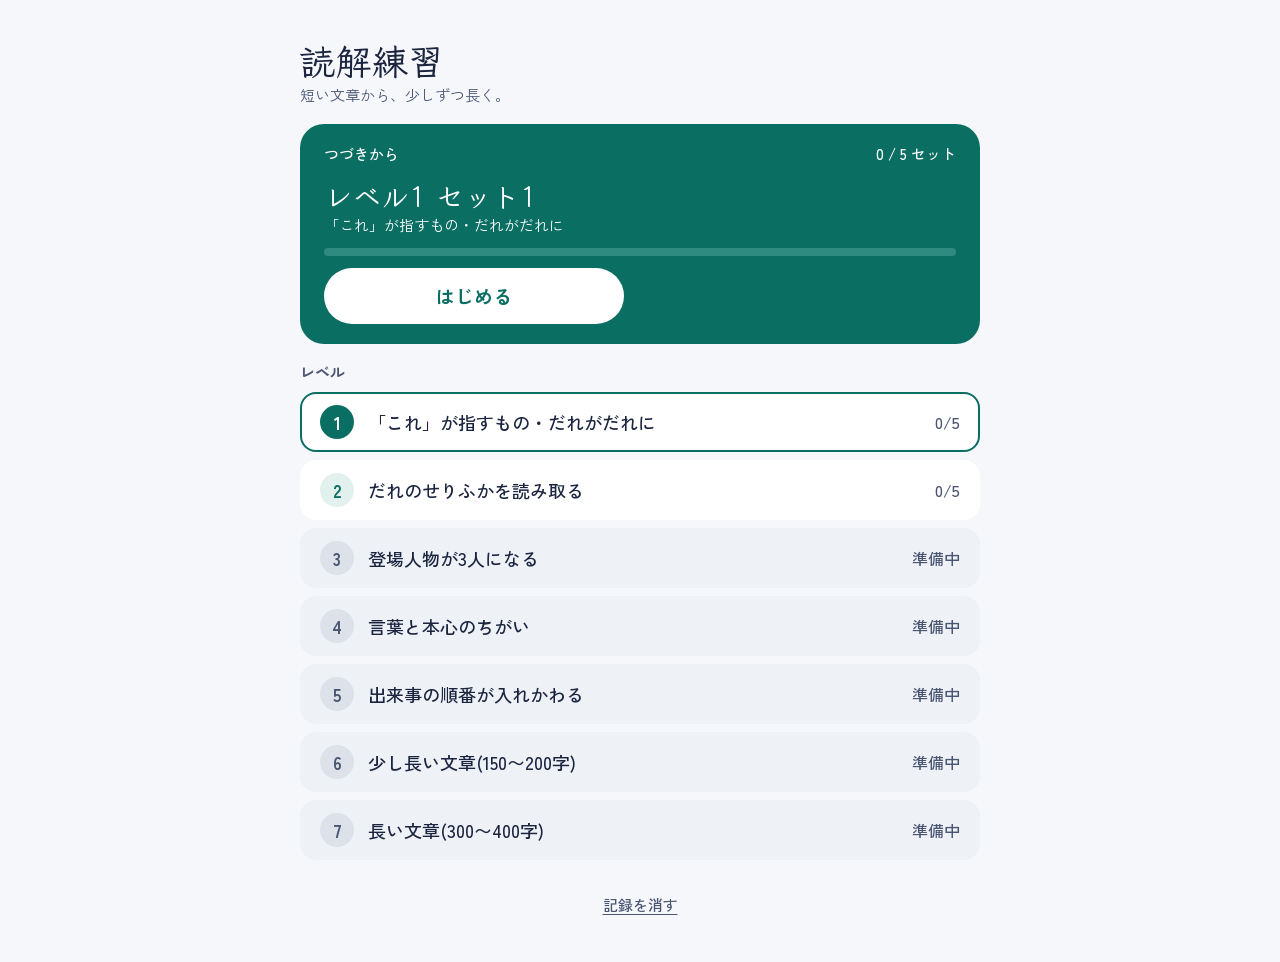
==== index.html @ fe709773 "読解練習アプリ 初版 短い文章を読んで「だれが・だれに・何を・何のために」を言葉で答える練習アプリ。 素の HTML / CSS / JavaScript。問題は data/questions.jso" ====
<!doctype html>
<html lang="ja">
<head>
<meta charset="utf-8">
<meta name="viewport" content="width=device-width, initial-scale=1, viewport-fit=cover">
<title>読解練習</title>
<meta name="description" content="短い文章を読んで、だれが・だれに・何を・何のためにを言葉で答える練習アプリ。">
<meta name="color-scheme" content="light">
<link rel="preconnect" href="https://fonts.googleapis.com">
<link rel="preconnect" href="https://fonts.gstatic.com" crossorigin>
<link rel="stylesheet" href="https://fonts.googleapis.com/css2?family=Klee+One:wght@400;600&family=Zen+Kaku+Gothic+New:wght@400;500;700&display=swap">
<link rel="stylesheet" href="css/style.css">
</head>
<body>

<!-- 読み込み中・読み込み失敗 -->
<div id="boot" class="boot">
  <p class="boot__msg" id="bootMsg">問題を読み込んでいます…</p>
  <button type="button" class="btn btn--main boot__retry" id="bootRetry" hidden>もう一度ためす</button>
</div>

<!-- ============ ホーム ============ -->
<main id="viewHome" class="view" hidden>
  <div class="wrap wrap--home">

    <header class="home__head">
      <h1 class="home__title">読解練習</h1>
      <p class="home__sub">短い文章から、少しずつ長く。</p>
    </header>

    <!-- つづきから -->
    <section class="resume" id="resume" hidden>
      <div class="resume__top">
        <span class="resume__label" id="resumeLabel">つづきから</span>
        <span class="resume__count" id="resumeCount"></span>
      </div>
      <div>
        <div class="resume__set" id="resumeSet"></div>
        <div class="resume__theme" id="resumeTheme"></div>
      </div>
      <div class="resume__bar" aria-hidden="true"><div class="resume__barFill" id="resumeBar"></div></div>
      <button type="button" class="btn resume__btn" id="resumeBtn">はじめる</button>
    </section>

    <!-- 全部終わったとき -->
    <section class="allDone" id="allDone" hidden>
      <p class="allDone__msg">今ある問題は、全部おわりました。</p>
      <p class="allDone__sub">下のレベルから、もう一度えらべます。</p>
    </section>

    <!-- レベル一覧 -->
    <section class="levels">
      <h2 class="levels__head">レベル</h2>
      <div class="levels__list" id="levelList"></div>
    </section>

    <!-- 記録を消す -->
    <section class="reset">
      <button type="button" class="reset__open" id="resetOpen">記録を消す</button>
      <div class="reset__panel" id="resetPanel" hidden role="group" aria-label="記録を消す確認">
        <p class="reset__ask">書いた答えと丸つけを、全部消します。もどせません。</p>
        <div class="reset__row">
          <button type="button" class="btn btn--danger" id="resetYes">消す</button>
          <button type="button" class="btn btn--quiet" id="resetNo">やめる</button>
        </div>
      </div>
      <p class="reset__done" id="resetDone" hidden role="status">記録を消しました。</p>
    </section>

    <p class="saveWarn" id="saveWarn" hidden role="status">この端末では記録を保存できません。アプリを閉じると、書いた答えは消えます。</p>

  </div>
</main>

<!-- ============ 問題 ============ -->
<main id="viewQuestion" class="view" hidden>
  <div class="wrap">

    <div class="bar">
      <div class="bar__row">
        <button type="button" class="iconBtn" id="qBack" aria-label="ホームへもどる">
          <svg width="24" height="24" viewBox="0 0 24 24" fill="none" stroke="currentColor" stroke-width="2" stroke-linecap="round" stroke-linejoin="round" aria-hidden="true"><path d="M15 5l-7 7 7 7"/></svg>
        </button>
        <div class="bar__title" id="qSetName"></div>
        <div class="bar__pos" id="qPos"></div>
      </div>
      <div class="steps" id="qSteps" aria-hidden="true"></div>
      <p class="retryNote" id="qRetryNote" hidden>やり直し中</p>
    </div>

    <div class="cols">
      <div class="cols__a">
        <section class="card">
          <div class="card__label">文章</div>
          <p class="passage" id="qPassage"></p>
        </section>
      </div>

      <div class="cols__b">
        <section class="ask">
          <div class="ask__row">
            <span class="chip" id="qNo"></span>
            <span class="ask__kind" id="qKind"></span>
          </div>
          <h1 class="ask__text" id="qText"></h1>
        </section>

        <section class="field">
          <label class="field__label" for="answerBox">あなたの答え</label>
          <textarea id="answerBox" class="field__box" placeholder="ここに言葉で答えを書こう" rows="3" autocomplete="off" autocapitalize="off" spellcheck="false"></textarea>
        </section>

        <div class="acts">
          <button type="button" class="btn btn--main" id="qDone">
            <svg width="20" height="20" viewBox="0 0 24 24" fill="none" stroke="currentColor" stroke-width="3" stroke-linecap="round" stroke-linejoin="round" aria-hidden="true"><path d="M5 12.5l4.5 4.5L19 7.5"/></svg>
            答えた
          </button>
          <p class="hint" id="qHint" hidden role="alert">まず答えを書いてみよう。わからなければ、下の「解説を読む」へ。</p>
          <button type="button" class="linkBtn" id="qSkip">わからなければ解説を読む</button>
        </div>
      </div>
    </div>

  </div>
</main>

<!-- ============ 解説 ============ -->
<main id="viewCheck" class="view" hidden>
  <div class="wrap">

    <div class="bar">
      <div class="bar__row">
        <button type="button" class="iconBtn" id="cBack" aria-label="問題へもどる">
          <svg width="24" height="24" viewBox="0 0 24 24" fill="none" stroke="currentColor" stroke-width="2" stroke-linecap="round" stroke-linejoin="round" aria-hidden="true"><path d="M15 5l-7 7 7 7"/></svg>
        </button>
        <div class="bar__title">解説</div>
        <div class="bar__pos" id="cPos"></div>
      </div>
      <div class="steps" id="cSteps" aria-hidden="true"></div>
    </div>

    <h1 class="ask__text ask__text--check" id="cQuestion"></h1>

    <section class="mine">
      <div class="mine__label">あなたの答え</div>
      <div class="mine__text" id="cMine"></div>
    </section>

    <section class="kaisetsu">
      <div class="kaisetsu__label">解説</div>
      <p class="passage" id="cPassage"></p>
      <p class="openNote" id="cOpenNote" hidden>この問題は、文章に答えがそのまま書かれていません。考え方が合っていれば正解です。</p>
      <ol class="stepsList" id="cSteps2"></ol>
    </section>

    <section class="sample">
      <div class="sample__label">答えの例</div>
      <div class="sample__text" id="cSample"></div>
    </section>

    <section class="marking">
      <div class="marking__label" id="markLabel">自分で丸つけ</div>
      <div class="marking__row" role="radiogroup" aria-labelledby="markLabel">
        <button type="button" class="mk mk--o" data-mark="o" role="radio" aria-checked="false">
          <svg width="22" height="22" viewBox="0 0 24 24" fill="none" stroke="currentColor" stroke-width="2.5" aria-hidden="true"><circle cx="12" cy="12" r="8.5"/></svg>
          <span>できた</span>
        </button>
        <button type="button" class="mk mk--t" data-mark="t" role="radio" aria-checked="false">
          <svg width="22" height="22" viewBox="0 0 24 24" fill="none" stroke="currentColor" stroke-width="2.5" stroke-linejoin="round" aria-hidden="true"><path d="M12 4.5l8.5 15h-17z"/></svg>
          <span>おしい</span>
        </button>
        <button type="button" class="mk mk--x" data-mark="x" role="radio" aria-checked="false">
          <svg width="22" height="22" viewBox="0 0 24 24" fill="none" stroke="currentColor" stroke-width="2.5" stroke-linecap="round" aria-hidden="true"><path d="M6 6l12 12M18 6L6 18"/></svg>
          <span>もう一度</span>
        </button>
      </div>
    </section>

    <div class="acts acts--end">
      <button type="button" class="btn btn--main" id="cNext">次の問題へ</button>
      <p class="hint" id="cHint" hidden role="alert">丸つけをえらぶと進めます。</p>
    </div>

  </div>
</main>

<!-- ============ セット完了 ============ -->
<main id="viewResult" class="view" hidden>
  <div class="wrap wrap--result">

    <header class="res__head">
      <div class="res__set" id="rSetName"></div>
      <h1 class="res__title" id="rTitle">5問、おわり。</h1>
    </header>

    <div class="tally">
      <div class="tally__box tally__box--o"><div class="tally__n" id="rO">0</div><div class="tally__k">できた</div></div>
      <div class="tally__box tally__box--t"><div class="tally__n" id="rT">0</div><div class="tally__k">おしい</div></div>
      <div class="tally__box tally__box--x"><div class="tally__n" id="rX">0</div><div class="tally__k">もう一度</div></div>
    </div>

    <div class="list" id="rList"></div>

    <p class="res__word" id="rWord"></p>

    <div class="res__spacer"></div>

    <div class="res__acts">
      <button type="button" class="btn btn--main" id="rNextSet">次のセットへ</button>
      <button type="button" class="btn btn--line" id="rRetry" hidden></button>
      <button type="button" class="btn btn--quiet" id="rHome">ホームへもどる</button>
    </div>

  </div>
</main>

<script src="js/app.js"></script>
</body>
</html>
---- css/style.css ----
@charset "utf-8";

/* ===========================================================
   読解練習 — スタイル
   色・大きさは SPEC.md 5章の表に合わせている。
   可変の値は :root の変数にまとめ、iPad では変数だけを上書きする。
   =========================================================== */

:root{
  /* 色 */
  --bg:#F5F7FA;
  --card:#FFFFFF;
  --ink:#1B2540;
  --sub:#4A5672;
  --green:#0B6E63;
  --green-dark:#084F47;
  --green-pale:#E3F1EE;
  --green-bar:#2F8A80;
  --mark:#FFE27A;
  --t-ink:#7A4F00;
  --t-bg:#FFF3CC;
  --x-ink:#A6341A;
  --x-bg:#FBE4DD;
  --line:#D5DBE5;
  --input-line:#B9C2D1;
  --div:#E6EAF0;

  /* 書体 */
  --f-text:"Klee One","Hiragino Mincho ProN","Yu Mincho",serif;
  --f-ui:"Zen Kaku Gothic New",-apple-system,BlinkMacSystemFont,"Hiragino Sans","Hiragino Kaku Gothic ProN","Noto Sans JP",sans-serif;

  /* 可変（iPhone SE 基準） */
  --wrap-max:none;
  --pad-x:16px;
  --pad-y:14px;
  --gap:10px;

  --passage-size:17px;
  --passage-lh:32px;
  --rt-size:9px;

  --ask-size:16px;
  --ask-lh:26px;

  --input-size:16px;
  --input-lh:22px;
  --input-h:64px;

  --btn-h:50px;
  --btn-size:17px;
  --btn-w:100%;

  --card-r:16px;
  --card-pad:12px 16px 14px;

  --step-dot:20px;
  --step-size:14px;
  --step-lh:22px;

  --barh:6px;
}

*{ -webkit-tap-highlight-color:rgba(11,110,99,.12); }

html{
  background:var(--bg);
  -webkit-text-size-adjust:100%;
}

body{
  margin:0;
  background:var(--bg);
  color:var(--ink);
  font-family:var(--f-ui);
  font-size:15px;
  line-height:1.5;
}

[hidden]{ display:none !important; }

ruby{ ruby-position:over; }
rt{
  font-size:var(--rt-size);
  line-height:1;
  color:var(--sub);
  font-family:var(--f-ui);
  font-weight:400;
}

/* 黄色の印。ふりがな付きの語をまたいでも、折り返しても形が崩れないように */
.mark{
  background:var(--mark);
  border-radius:4px;
  padding:2px 0;
  -webkit-box-decoration-break:clone;
  box-decoration-break:clone;
}

/* ---------- 読み込み中 ---------- */
.boot{
  min-height:100vh;
  display:flex;
  flex-direction:column;
  align-items:center;
  justify-content:center;
  gap:16px;
  padding:24px;
  box-sizing:border-box;
  text-align:center;
}
.boot__msg{ margin:0; font-size:15px; line-height:24px; color:var(--sub); }
.boot__retry{ max-width:260px; }

/* ---------- 共通の枠 ---------- */
.view{ min-height:100vh; }

.wrap{
  box-sizing:border-box;
  width:100%;
  max-width:var(--wrap-max);
  margin:0 auto;
  padding:var(--pad-y) var(--pad-x);
  padding-bottom:calc(var(--pad-y) + env(safe-area-inset-bottom, 0px));
  display:flex;
  flex-direction:column;
  gap:var(--gap);
}
.wrap--home,
.wrap--result{ --pad-y:22px; min-height:100vh; }

/* ---------- ボタン ---------- */
.btn{
  -webkit-appearance:none;
  appearance:none;
  box-sizing:border-box;
  display:flex;
  align-items:center;
  justify-content:center;
  gap:8px;
  width:100%;
  min-height:44px;
  border:0;
  border-radius:25px;
  background:transparent;
  color:var(--ink);
  font-family:var(--f-ui);
  font-size:16px;
  font-weight:700;
  line-height:1.2;
  cursor:pointer;
  text-align:center;
}
.btn--main{
  height:var(--btn-h);
  width:var(--btn-w);
  border-radius:calc(var(--btn-h) / 2);
  background:var(--green);
  color:#FFFFFF;
  font-size:var(--btn-size);
}
.btn--main:hover{ background:var(--green-dark); }
.btn--line{
  height:46px;
  border-radius:23px;
  background:var(--card);
  border:2px solid var(--green);
  color:var(--green);
  font-size:15px;
}
.btn--quiet{
  height:44px;
  background:transparent;
  color:var(--sub);
  font-size:14px;
  font-weight:500;
}
.btn--danger{
  height:46px;
  border-radius:23px;
  background:var(--x-ink);
  color:#FFFFFF;
  font-size:15px;
}
.btn:disabled{ opacity:.45; cursor:default; }

.linkBtn{
  -webkit-appearance:none;
  appearance:none;
  display:flex;
  align-items:center;
  justify-content:center;
  width:100%;
  min-height:44px;
  border:0;
  background:transparent;
  color:var(--green);
  font-family:var(--f-ui);
  font-size:14px;
  font-weight:700;
  text-decoration:underline;
  text-underline-offset:4px;
  cursor:pointer;
}
.linkBtn:hover{ color:var(--green-dark); }

.iconBtn{
  -webkit-appearance:none;
  appearance:none;
  flex:0 0 auto;
  width:44px;
  height:44px;
  margin-left:-10px;
  display:flex;
  align-items:center;
  justify-content:center;
  border:0;
  background:transparent;
  color:var(--ink);
  cursor:pointer;
}

.hint{
  margin:0;
  box-sizing:border-box;
  padding:8px 12px;
  border-radius:10px;
  background:var(--x-bg);
  color:var(--x-ink);
  font-size:13px;
  line-height:20px;
  font-weight:700;
  text-align:center;
}

/* ===========================================================
   ホーム
   =========================================================== */
.home__head{ display:flex; flex-direction:column; gap:2px; }
.home__title{
  margin:0;
  font-family:var(--f-text);
  font-weight:600;
  font-size:28px;
  line-height:36px;
}
.home__sub{ margin:0; font-size:13px; line-height:20px; color:var(--sub); }

.resume{
  background:var(--green);
  color:#FFFFFF;
  border-radius:18px;
  padding:14px;
  display:flex;
  flex-direction:column;
  gap:8px;
}
.resume__top{
  display:flex;
  align-items:center;
  justify-content:space-between;
  gap:8px;
  font-size:13px;
  line-height:18px;
  font-weight:500;
}
.resume__set{
  font-family:var(--f-text);
  font-weight:600;
  font-size:22px;
  line-height:30px;
}
.resume__theme{ font-size:13px; line-height:18px; }
.resume__bar{
  height:var(--barh);
  border-radius:calc(var(--barh) / 2);
  background:var(--green-bar);
  overflow:hidden;
}
.resume__barFill{
  height:100%;
  border-radius:calc(var(--barh) / 2);
  background:var(--mark);
  transition:width .2s ease;
}
.resume__btn{
  height:44px;
  border-radius:22px;
  background:#FFFFFF;
  color:var(--green);
  font-size:16px;
  font-weight:700;
}
.resume__btn:hover{ background:var(--green-pale); }

.allDone{
  background:var(--green-pale);
  border-radius:18px;
  padding:14px 16px;
  color:var(--green);
}
.allDone__msg{ margin:0; font-size:16px; line-height:24px; font-weight:700; }
.allDone__sub{ margin:2px 0 0; font-size:13px; line-height:20px; }

.levels{ display:flex; flex-direction:column; gap:6px; }
.levels__head{
  margin:0;
  font-size:13px;
  line-height:18px;
  font-weight:700;
  color:var(--sub);
}
.levels__list{ display:flex; flex-direction:column; gap:4px; }

.lvRow{
  -webkit-appearance:none;
  appearance:none;
  box-sizing:border-box;
  display:flex;
  align-items:center;
  gap:10px;
  width:100%;
  min-height:44px;
  padding:4px 12px;
  border-radius:12px;
  background:var(--card);
  border:2px solid var(--card);
  color:var(--ink);
  font-family:var(--f-ui);
  text-align:left;
  cursor:pointer;
}
.lvRow--open,
.lvRow--current{ border-color:var(--green); }
.lvRow--soon{ cursor:default; background:#EEF1F6; border-color:#EEF1F6; }
.lvRow__n{
  flex:0 0 auto;
  width:26px;
  height:26px;
  border-radius:13px;
  background:var(--green-pale);
  color:var(--green);
  font-size:14px;
  font-weight:700;
  display:flex;
  align-items:center;
  justify-content:center;
}
.lvRow--current .lvRow__n{ background:var(--green); color:#FFFFFF; }
.lvRow--soon .lvRow__n{ background:#DDE2EA; color:var(--sub); }
.lvRow__t{ flex:1 1 auto; min-width:0; font-size:14px; line-height:20px; font-weight:500; }
.lvRow__c{ flex:0 0 auto; font-size:13px; font-weight:500; color:var(--sub); }
.lvRow__c--on{ font-weight:700; color:var(--green); }

.setList{
  display:grid;
  grid-template-columns:repeat(auto-fill, minmax(92px, 1fr));
  gap:6px;
  padding:2px 0 6px;
}
.setBtn{
  -webkit-appearance:none;
  appearance:none;
  box-sizing:border-box;
  min-height:46px;
  padding:4px 6px;
  display:flex;
  flex-direction:column;
  align-items:center;
  justify-content:center;
  gap:1px;
  border-radius:10px;
  border:2px solid var(--line);
  background:var(--card);
  color:var(--ink);
  font-family:var(--f-ui);
  font-size:13px;
  font-weight:700;
  cursor:pointer;
}
.setBtn__s{ font-size:11px; font-weight:500; color:var(--sub); display:flex; align-items:center; gap:3px; }
.setBtn--done{ border-color:var(--green); background:var(--green-pale); color:var(--green); }
.setBtn--done .setBtn__s{ color:var(--green); }

.reset{ display:flex; flex-direction:column; gap:8px; padding-top:4px; }
.reset__open{
  -webkit-appearance:none;
  appearance:none;
  align-self:center;
  min-height:44px;
  padding:0 12px;
  border:0;
  background:transparent;
  color:var(--sub);
  font-family:var(--f-ui);
  font-size:13px;
  font-weight:500;
  text-decoration:underline;
  text-underline-offset:3px;
  cursor:pointer;
}
.reset__panel{
  background:var(--card);
  border:2px solid var(--x-ink);
  border-radius:14px;
  padding:12px 14px;
  display:flex;
  flex-direction:column;
  gap:10px;
}
.reset__ask{ margin:0; font-size:14px; line-height:22px; font-weight:700; color:var(--x-ink); }
.reset__row{ display:grid; grid-template-columns:1fr 1fr; gap:8px; }
.reset__done{
  margin:0;
  text-align:center;
  font-size:13px;
  line-height:20px;
  font-weight:700;
  color:var(--green);
}

.saveWarn{
  margin:0;
  padding:10px 12px;
  border-radius:12px;
  background:var(--t-bg);
  color:var(--t-ink);
  font-size:13px;
  line-height:20px;
  font-weight:500;
}

/* ===========================================================
   上部バー（問題・解説で共通）
   =========================================================== */
.bar{ display:flex; flex-direction:column; gap:8px; }
.bar__row{ display:flex; align-items:center; gap:8px; }
.bar__title{ flex:1 1 auto; min-width:0; font-size:15px; font-weight:700; }
.bar__pos{ flex:0 0 auto; font-size:14px; font-weight:500; color:var(--sub); }

.steps{
  display:grid;
  grid-template-columns:repeat(var(--n, 5), minmax(0, 1fr));
  gap:6px;
}
.steps__i{
  height:var(--barh);
  border-radius:calc(var(--barh) / 2);
  background:var(--line);
}
.steps__i--on{ background:var(--green); }

.retryNote{
  margin:0;
  align-self:flex-start;
  padding:3px 10px;
  border-radius:11px;
  background:var(--t-bg);
  color:var(--t-ink);
  font-size:12px;
  line-height:16px;
  font-weight:700;
}

/* ===========================================================
   問題
   =========================================================== */
.cols{ display:flex; flex-direction:column; gap:var(--gap); }
.cols__a,
.cols__b{ display:flex; flex-direction:column; gap:var(--gap); min-width:0; }

.card{
  background:var(--card);
  border-radius:var(--card-r);
  padding:var(--card-pad);
  display:flex;
  flex-direction:column;
  gap:4px;
}
.card__label{
  font-size:12px;
  line-height:16px;
  font-weight:700;
  color:var(--sub);
}

.passage{
  margin:0;
  font-family:var(--f-text);
  font-size:var(--passage-size);
  line-height:var(--passage-lh);
  overflow-wrap:break-word;
}

.ask{ display:flex; flex-direction:column; gap:6px; }
.ask__row{ display:flex; align-items:center; gap:8px; flex-wrap:wrap; }
.chip{
  display:inline-flex;
  align-items:center;
  min-height:24px;
  padding:0 10px;
  border-radius:12px;
  background:var(--green-pale);
  color:var(--green);
  font-size:13px;
  font-weight:700;
}
.ask__kind{ font-size:13px; font-weight:500; color:var(--sub); }
.ask__text{
  margin:0;
  font-size:var(--ask-size);
  line-height:var(--ask-lh);
  font-weight:700;
  overflow-wrap:break-word;
}
.ask__text--check{ font-size:14px; line-height:22px; }

.field{ display:flex; flex-direction:column; gap:4px; }
.field__label{
  font-size:13px;
  line-height:18px;
  font-weight:700;
  color:var(--sub);
}
.field__box{
  box-sizing:border-box;
  width:100%;
  height:var(--input-h);
  padding:8px 12px;
  border-radius:12px;
  border:2px solid var(--input-line);
  background:var(--card);
  color:var(--ink);
  font-family:var(--f-ui);
  font-size:var(--input-size);
  line-height:var(--input-lh);
  resize:none;
}
.field__box:focus{ outline:2px solid var(--green); outline-offset:1px; border-color:var(--green); }

.acts{ display:flex; flex-direction:column; gap:6px; }
.acts--end{ padding-top:2px; }

/* ===========================================================
   解説
   =========================================================== */
.mine{
  display:flex;
  align-items:flex-start;
  gap:12px;
  box-sizing:border-box;
  min-height:44px;
  padding:8px 14px;
  border-radius:12px;
  background:var(--card);
}
.mine__label{
  flex:0 0 auto;
  padding-top:3px;
  font-size:12px;
  font-weight:700;
  color:var(--sub);
}
.mine__text{
  min-width:0;
  font-size:16px;
  line-height:24px;
  white-space:pre-wrap;
  overflow-wrap:break-word;
}
.mine__text--empty{ color:var(--sub); }

.kaisetsu{
  background:var(--card);
  border:2px solid var(--green);
  border-radius:var(--card-r);
  padding:10px 14px 12px;
  display:flex;
  flex-direction:column;
  gap:8px;
}
.kaisetsu__label{
  font-size:13px;
  line-height:18px;
  font-weight:700;
  color:var(--green);
}
.openNote{
  margin:0;
  padding:8px 10px;
  border-radius:10px;
  background:var(--t-bg);
  color:var(--t-ink);
  font-size:13px;
  line-height:20px;
  font-weight:500;
}
.stepsList{
  margin:0;
  padding:0;
  list-style:none;
  display:flex;
  flex-direction:column;
  gap:4px;
}
.stepsList li{ display:flex; gap:8px; }
.stepsList__n{
  flex:0 0 auto;
  width:var(--step-dot);
  height:var(--step-dot);
  margin-top:1px;
  border-radius:50%;
  background:var(--green);
  color:#FFFFFF;
  font-size:12px;
  font-weight:700;
  display:flex;
  align-items:center;
  justify-content:center;
}
.stepsList__t{
  min-width:0;
  font-size:var(--step-size);
  line-height:var(--step-lh);
  overflow-wrap:break-word;
}

.sample{
  display:flex;
  align-items:flex-start;
  gap:12px;
  box-sizing:border-box;
  min-height:44px;
  padding:8px 14px;
  border-radius:12px;
  background:var(--green-pale);
}
.sample__label{
  flex:0 0 auto;
  padding-top:3px;
  font-size:12px;
  font-weight:700;
  color:var(--green);
}
.sample__text{
  min-width:0;
  font-size:16px;
  line-height:24px;
  font-weight:700;
  overflow-wrap:break-word;
}

.marking{ display:flex; flex-direction:column; gap:6px; }
.marking__label{
  font-size:13px;
  line-height:18px;
  font-weight:700;
  color:var(--sub);
}
.marking__row{ display:grid; grid-template-columns:repeat(3, minmax(0, 1fr)); gap:8px; }
.mk{
  -webkit-appearance:none;
  appearance:none;
  box-sizing:border-box;
  height:56px;
  border-radius:12px;
  border:2px solid var(--line);
  background:var(--card);
  font-family:var(--f-ui);
  font-size:13px;
  font-weight:700;
  display:flex;
  flex-direction:column;
  align-items:center;
  justify-content:center;
  gap:0;
  cursor:pointer;
}
.mk--o{ color:var(--green); }
.mk--t{ color:var(--t-ink); }
.mk--x{ color:var(--x-ink); }
.mk--o[aria-checked="true"]{ border-color:var(--green); background:var(--green-pale); }
.mk--t[aria-checked="true"]{ border-color:var(--t-ink); background:var(--t-bg); }
.mk--x[aria-checked="true"]{ border-color:var(--x-ink); background:var(--x-bg); }

/* ===========================================================
   セット完了
   =========================================================== */
.res__head{ display:flex; flex-direction:column; gap:2px; }
.res__set{ font-size:13px; line-height:18px; font-weight:700; color:var(--green); }
.res__title{
  margin:0;
  font-family:var(--f-text);
  font-weight:600;
  font-size:28px;
  line-height:36px;
}

.tally{ display:grid; grid-template-columns:repeat(3, minmax(0, 1fr)); gap:8px; }
.tally__box{
  border-radius:14px;
  padding:10px 8px;
  display:flex;
  flex-direction:column;
  align-items:center;
}
.tally__box--o{ background:var(--green-pale); color:var(--green); }
.tally__box--t{ background:var(--t-bg); color:var(--t-ink); }
.tally__box--x{ background:var(--x-bg); color:var(--x-ink); }
.tally__n{ font-size:28px; line-height:32px; font-weight:700; }
.tally__k{ font-size:13px; line-height:18px; font-weight:700; }

.list{
  background:var(--card);
  border-radius:var(--card-r);
  padding:4px 14px;
  display:flex;
  flex-direction:column;
}
.list__row{
  display:flex;
  align-items:center;
  gap:12px;
  min-height:42px;
  padding:4px 0;
  border-bottom:1px solid var(--div);
}
.list__row:last-child{ border-bottom:0; }
.list__n{ flex:0 0 auto; width:34px; font-size:13px; font-weight:700; color:var(--sub); }
.list__k{ flex:1 1 auto; min-width:0; font-size:15px; font-weight:500; }
.list__m{ flex:0 0 auto; display:flex; align-items:center; }

.res__word{ margin:0; font-size:13px; line-height:20px; color:var(--sub); }
.res__spacer{ flex:1 1 auto; min-height:4px; }
.res__acts{ display:flex; flex-direction:column; gap:6px; }

/* ===========================================================
   iPad（縦・横）— 変数の上書きが中心
   =========================================================== */
@media (min-width:700px){
  :root{
    --wrap-max:760px;
    --pad-x:40px;
    --pad-y:28px;
    --gap:18px;

    --passage-size:24px;
    --passage-lh:50px;
    --rt-size:12px;

    --ask-size:22px;
    --ask-lh:36px;

    --input-size:21px;
    --input-lh:32px;
    --input-h:120px;

    --btn-h:60px;
    --btn-size:20px;
    --btn-w:300px;

    --card-r:22px;
    --card-pad:22px 32px 26px;

    --step-dot:26px;
    --step-size:18px;
    --step-lh:30px;

    --barh:8px;
  }
  .wrap--home,
  .wrap--result{ --pad-y:36px; }

  .home__title,
  .res__title{ font-size:36px; line-height:46px; }
  .home__sub{ font-size:15px; line-height:22px; }

  .resume{ border-radius:24px; padding:20px 24px; gap:12px; }
  .resume__top{ font-size:15px; line-height:20px; }
  .resume__set{ font-size:28px; line-height:38px; }
  .resume__theme{ font-size:15px; line-height:22px; }
  .resume__btn{ height:56px; border-radius:28px; font-size:19px; align-self:flex-start; width:300px; }

  .allDone{ border-radius:24px; padding:20px 24px; }
  .allDone__msg{ font-size:19px; line-height:28px; }
  .allDone__sub{ font-size:15px; line-height:22px; }

  .levels{ gap:10px; }
  .levels__head{ font-size:15px; line-height:20px; }
  .levels__list{ gap:8px; }
  .lvRow{ min-height:60px; padding:8px 18px; border-radius:16px; gap:14px; }
  .lvRow__n{ width:34px; height:34px; border-radius:17px; font-size:17px; }
  .lvRow__t{ font-size:18px; line-height:26px; }
  .lvRow__c{ font-size:16px; }
  .setList{ grid-template-columns:repeat(auto-fill, minmax(130px, 1fr)); gap:10px; padding:4px 0 10px; }
  .setBtn{ min-height:60px; border-radius:14px; font-size:16px; }
  .setBtn__s{ font-size:13px; }

  .reset__open{ font-size:15px; }
  .reset__panel{ border-radius:18px; padding:18px 20px; }
  .reset__ask{ font-size:17px; line-height:26px; }
  .reset__row{ max-width:420px; }
  .saveWarn{ font-size:15px; line-height:24px; padding:14px 18px; }

  .bar{ gap:12px; }
  .bar__row{ gap:10px; }
  .bar__title{ font-size:19px; }
  .bar__pos{ font-size:17px; }
  .iconBtn{ width:48px; height:48px; }
  .iconBtn svg{ width:28px; height:28px; }
  .steps{ gap:8px; }
  .retryNote{ font-size:14px; line-height:20px; padding:4px 14px; border-radius:14px; }

  .card__label{ font-size:14px; line-height:20px; }
  .ask{ gap:10px; }
  .ask__row{ gap:10px; }
  .chip{ min-height:30px; padding:0 14px; border-radius:15px; font-size:15px; }
  .ask__kind{ font-size:15px; }
  .ask__text--check{ font-size:20px; line-height:32px; }

  .field{ gap:8px; }
  .field__label{ font-size:15px; line-height:20px; }
  .field__box{ padding:16px 20px; border-radius:16px; }

  .acts{ gap:8px; align-items:flex-end; }
  .acts .hint{ width:100%; font-size:15px; line-height:24px; }
  .linkBtn{ width:300px; font-size:16px; }

  .mine,
  .sample{ min-height:56px; padding:12px 20px; border-radius:16px; gap:16px; }
  .mine__label,
  .sample__label{ font-size:14px; padding-top:4px; }
  .mine__text,
  .sample__text{ font-size:20px; line-height:30px; }

  .kaisetsu{ padding:18px 28px 22px; gap:12px; }
  .kaisetsu__label{ font-size:16px; line-height:22px; }
  .kaisetsu .passage{ font-size:21px; line-height:44px; }
  .openNote{ font-size:16px; line-height:26px; padding:12px 14px; border-radius:12px; }
  .stepsList{ gap:8px; }
  .stepsList li{ gap:12px; }
  .stepsList__n{ margin-top:2px; font-size:14px; }

  .marking{ gap:8px; }
  .marking__label{ font-size:15px; line-height:20px; }
  .marking__row{ gap:12px; }
  .mk{ height:72px; border-radius:16px; font-size:16px; flex-direction:row; gap:10px; }
  .mk svg{ width:28px; height:28px; }

  .tally{ gap:12px; }
  .tally__box{ border-radius:18px; padding:16px 10px; }
  .tally__n{ font-size:38px; line-height:44px; }
  .tally__k{ font-size:16px; line-height:22px; }

  .list{ padding:6px 22px; }
  .list__row{ min-height:58px; }
  .list__n{ width:46px; font-size:16px; }
  .list__k{ font-size:19px; }
  .list__m svg{ width:28px; height:28px; }

  .res__set{ font-size:16px; line-height:22px; }
  .res__word{ font-size:16px; line-height:26px; }
  .res__acts{ gap:10px; align-items:flex-start; }
  .res__acts .btn{ width:340px; }
  .res__acts .btn--line{ height:56px; border-radius:28px; font-size:18px; }
  .res__acts .btn--quiet{ height:52px; font-size:16px; }

  .boot__msg{ font-size:19px; line-height:30px; }
}

/* iPad 横向き：文章と問い・解答欄を左右に分ける */
@media (min-width:980px){
  #viewQuestion .wrap{ max-width:1180px; }
  .cols{
    display:grid;
    grid-template-columns:minmax(0, 1fr) minmax(0, 1fr);
    gap:32px;
    align-items:start;
  }
  #viewQuestion .acts{ align-items:stretch; }
  #viewQuestion .btn--main{ width:100%; }
  #viewQuestion .linkBtn{ width:100%; }
}

/* iPhone SE 第1世代など、320px 幅でもはみ出さないように */
@media (max-width:359px){
  :root{
    --pad-x:12px;
    --gap:8px;
    --passage-size:16px;
    --passage-lh:30px;
    --card-pad:10px 12px 12px;
  }
  .home__title,
  .res__title{ font-size:25px; line-height:33px; }
  .resume__set{ font-size:20px; line-height:28px; }
  .lvRow{ padding:4px 10px; gap:8px; }
  .lvRow__t{ font-size:13px; line-height:19px; }
  .mk{ font-size:12px; }
  .setList{ grid-template-columns:repeat(auto-fill, minmax(84px, 1fr)); }
}

@media (prefers-reduced-motion:reduce){
  *{ transition:none !important; }
}
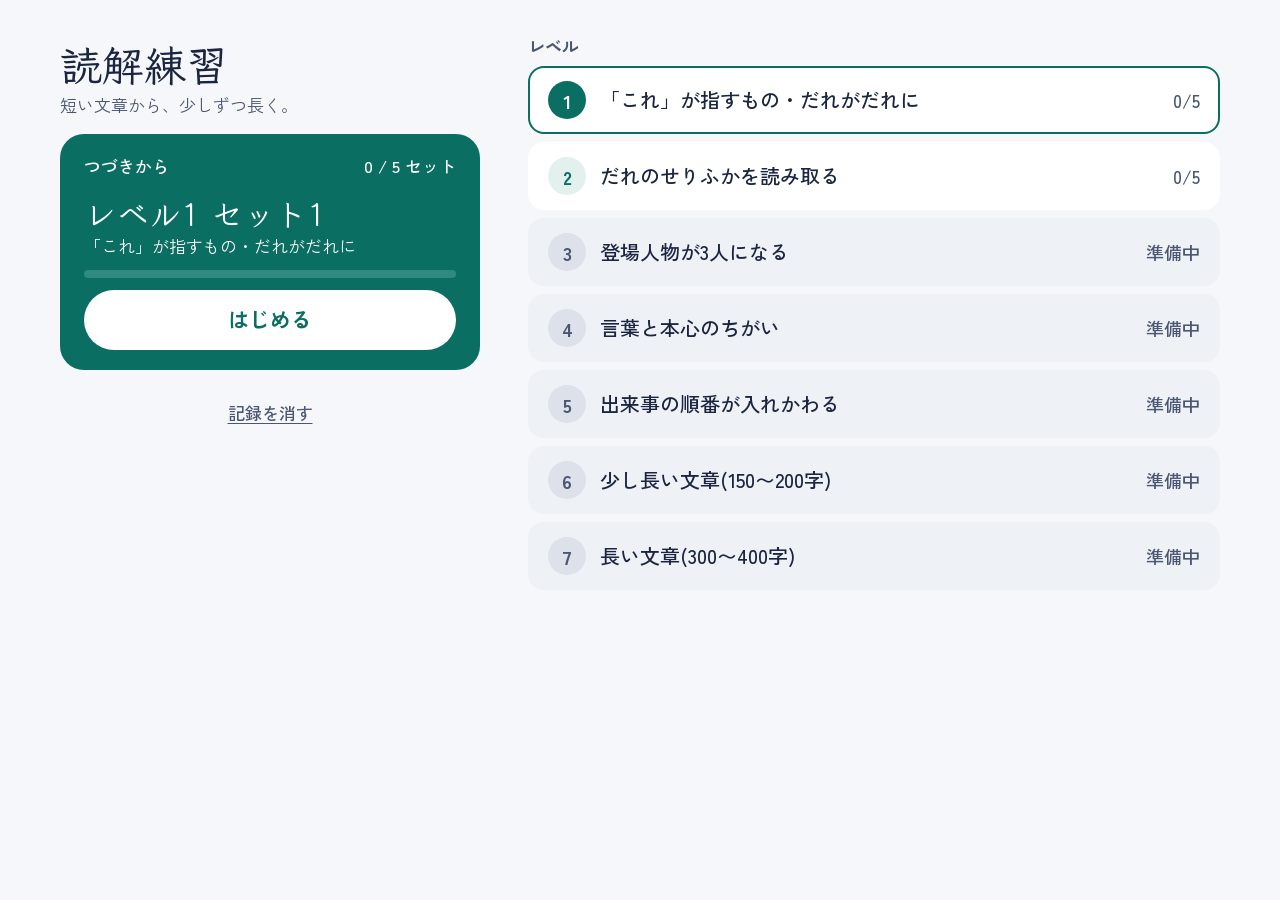
==== commit b7df2051: "GA4 の受け口を入れる（測定IDはまだ未設定） js/ga.js の GA_ID に測定IDを入れると動く。空のままなら GA4 は 読み込まれず何も送らない（アプリは普通に動く）。  送るイベント" ====
--- a/index.html
+++ b/index.html
@@ -6,6 +6,14 @@
 <title>読解練習</title>
 <meta name="description" content="短い文章を読んで、だれが・だれに・何を・何のためにを言葉で答える練習アプリ。">
 <meta name="color-scheme" content="light">
+<meta name="theme-color" content="#0B6E63">
+<link rel="manifest" href="manifest.webmanifest">
+<link rel="icon" href="icons/icon-192.png" type="image/png">
+<link rel="apple-touch-icon" href="icons/icon-180.png">
+<meta name="apple-mobile-web-app-capable" content="yes">
+<meta name="mobile-web-app-capable" content="yes">
+<meta name="apple-mobile-web-app-title" content="読解練習">
+<meta name="apple-mobile-web-app-status-bar-style" content="default">
 <link rel="preconnect" href="https://fonts.googleapis.com">
 <link rel="preconnect" href="https://fonts.gstatic.com" crossorigin>
 <link rel="stylesheet" href="https://fonts.googleapis.com/css2?family=Klee+One:wght@400;600&family=Zen+Kaku+Gothic+New:wght@400;500;700&display=swap">
@@ -214,6 +222,7 @@
   </div>
 </main>
 
+<script src="js/ga.js"></script>
 <script src="js/app.js"></script>
 </body>
 </html>
--- a/css/style.css
+++ b/css/style.css
@@ -902,3 +902,261 @@
 @media (prefers-reduced-motion:reduce){
   *{ transition:none !important; }
 }
+
+/* ===========================================================
+   キーボードが出ている間だけの組み替え（問題画面）
+
+   iOS は「入力欄をキーボードの上に出す」ために画面をスクロールするが、
+   中身が画面ちょうどの高さだとスクロールの余地が無く、入力欄が
+   キーボードの下に取り残される。そこで、キーボードが出ている間は
+   画面の高さ(visualViewport)に合わせて組み替える。
+
+   ・上部バーと、問番号・ラベル・「解説を読む」は隠す
+   ・文章カードが残りの高さいっぱいまで縮み、中だけスクロールできる
+   ・問い・入力欄・「答えた」はキーボードのすぐ上に出る
+   =========================================================== */
+body.kb{
+  position:fixed;
+  top:0; left:0; right:0; bottom:0;
+  overflow:hidden;
+}
+body.kb .view{ min-height:0; }
+
+body.kb #viewQuestion .wrap{
+  height:var(--vvh, 100vh);
+  max-width:760px;
+  min-height:0;
+  overflow:hidden;
+  padding-top:8px;
+  padding-bottom:8px;
+  gap:8px;
+}
+
+body.kb #viewQuestion .bar,
+body.kb #viewQuestion .card__label,
+body.kb #viewQuestion .ask__row,
+body.kb #viewQuestion .field__label,
+body.kb #viewQuestion .linkBtn{ display:none; }
+
+body.kb #viewQuestion .cols{ flex:1 1 auto; min-height:0; }
+body.kb #viewQuestion .cols__a{ flex:1 1 auto; min-height:0; }
+body.kb #viewQuestion .cols__b{ flex:0 0 auto; }
+
+body.kb #viewQuestion .card{
+  flex:1 1 auto;
+  min-height:0;
+  overflow:hidden;
+  padding:10px 14px;
+}
+body.kb #viewQuestion .passage{
+  flex:1 1 auto;
+  min-height:0;
+  overflow-y:auto;
+  -webkit-overflow-scrolling:touch;
+  overscroll-behavior:contain;
+}
+
+body.kb #viewQuestion .field__box{ height:54px; }
+body.kb #viewQuestion .btn--main{ height:46px; border-radius:23px; font-size:16px; }
+body.kb #viewQuestion .acts{ gap:6px; }
+
+/* iPad 横向きの2カラムは、左の文章だけを縮めてスクロールさせる */
+@media (min-width:980px){
+  body.kb #viewQuestion .cols{ align-items:stretch; }
+  body.kb #viewQuestion .wrap{ max-width:1180px; }
+  body.kb #viewQuestion .field__box{ height:80px; }
+}
+
+/* 文章の続きがあることが分かるよう、下端をうすくぼかす */
+body.kb #viewQuestion .card{ position:relative; }
+body.kb #viewQuestion .card::after{
+  content:"";
+  position:absolute;
+  left:2px; right:2px; bottom:2px;
+  height:16px;
+  border-radius:0 0 var(--card-r) var(--card-r);
+  background:linear-gradient(to bottom, rgba(255,255,255,0), #FFFFFF);
+  pointer-events:none;
+}
+
+/* 縦の短い端末（iPhone SE など）は、入力欄とボタンを詰めて文章を1行でも多く見せる */
+@media (max-height:640px){
+  body.kb #viewQuestion .wrap{ gap:6px; padding-top:6px; padding-bottom:6px; }
+  body.kb #viewQuestion .cols{ gap:6px; }
+  body.kb #viewQuestion .cols__a,
+  body.kb #viewQuestion .cols__b{ gap:6px; }
+  body.kb #viewQuestion .card{ padding:8px 12px; }
+  body.kb #viewQuestion .ask__text{ font-size:15px; line-height:24px; }
+  body.kb #viewQuestion .field__box{ height:44px; }
+  body.kb #viewQuestion .btn--main{ height:44px; border-radius:22px; }
+  body.kb #viewQuestion .acts{ gap:4px; }
+}
+
+/* ===========================================================
+   パソコンなど横に広い画面：横を使って、縦に見切れないようにする
+   文字は小さくしない。横に並べて高さを詰める。
+   =========================================================== */
+@media (min-width:980px){
+
+  /* ホーム：左に見出しと「つづきから」、右にレベル一覧 */
+  #viewHome .wrap{
+    max-width:1100px;
+    display:grid;
+    grid-template-columns:minmax(0, 360px) minmax(0, 1fr);
+    grid-template-areas:
+      "head   levels"
+      "go     levels"
+      "reset  levels"
+      "warn   levels";
+    column-gap:48px;
+    row-gap:16px;
+    align-content:start;
+  }
+  #viewHome .home__head{ grid-area:head; }
+  #viewHome .resume,
+  #viewHome .allDone{ grid-area:go; align-self:start; }
+  #viewHome .levels{ grid-area:levels; align-self:start; }
+  #viewHome .reset{ grid-area:reset; align-self:start; }
+  #viewHome .saveWarn{ grid-area:warn; }
+  #viewHome .resume__btn{ width:100%; }
+
+  /* 解説：左に解説カード、右に問い・答え・丸つけ・次へ */
+  #viewCheck .wrap{
+    max-width:1240px;
+    display:grid;
+    grid-template-columns:minmax(0, 1.1fr) minmax(0, 1fr);
+    grid-template-areas:
+      "bar  bar"
+      "kai  q"
+      "kai  mine"
+      "kai  sample"
+      "kai  mark"
+      "kai  act";
+    column-gap:40px;
+    row-gap:14px;
+    align-content:start;
+  }
+  #viewCheck .bar{ grid-area:bar; }
+  #viewCheck .ask__text--check{ grid-area:q; }
+  #viewCheck .mine{ grid-area:mine; }
+  #viewCheck .kaisetsu{ grid-area:kai; align-self:start; }
+  #viewCheck .sample{ grid-area:sample; }
+  #viewCheck .marking{ grid-area:mark; }
+  #viewCheck .acts--end{ grid-area:act; align-self:start; align-items:stretch; }
+  #viewCheck .acts--end .btn--main{ width:100%; }
+
+  /* セット完了：左に結果、右にボタン */
+  #viewResult .wrap{
+    max-width:1100px;
+    display:grid;
+    grid-template-columns:minmax(0, 1fr) minmax(0, 360px);
+    grid-template-areas:
+      "head   acts"
+      "tally  acts"
+      "list   acts"
+      "word   acts";
+    column-gap:48px;
+    row-gap:16px;
+    align-content:start;
+  }
+  #viewResult .res__head{ grid-area:head; }
+  #viewResult .tally{ grid-area:tally; }
+  #viewResult .list{ grid-area:list; align-self:start; }
+  #viewResult .res__word{ grid-area:word; }
+  #viewResult .res__spacer{ display:none; }
+  #viewResult .res__acts{ grid-area:acts; align-self:start; }
+  #viewResult .res__acts .btn{ width:100%; }
+}
+
+/* ===========================================================
+   大きな画面（パソコン）：余った縦の余白のぶん、文字を大きくする
+   縦が短いノートパソコンでは見切れないよう、min-height も条件にする
+   =========================================================== */
+@media (min-width:1280px) and (min-height:800px){
+  :root{
+    --pad-y:34px;
+    --gap:20px;
+
+    --passage-size:28px;
+    --passage-lh:58px;
+    --rt-size:14px;
+
+    --ask-size:26px;
+    --ask-lh:42px;
+
+    --input-size:24px;
+    --input-lh:36px;
+    --input-h:132px;
+
+    --btn-h:64px;
+    --btn-size:22px;
+
+    --step-size:20px;
+    --step-lh:34px;
+  }
+
+  #viewHome .wrap{ max-width:1240px; grid-template-columns:minmax(0, 420px) minmax(0, 1fr); }
+  #viewQuestion .wrap{ max-width:1360px; }
+  #viewCheck .wrap{ max-width:1400px; }
+  #viewResult .wrap{ max-width:1240px; grid-template-columns:minmax(0, 1fr) minmax(0, 400px); }
+
+  .home__title,
+  .res__title{ font-size:42px; line-height:54px; }
+  .home__sub{ font-size:17px; line-height:26px; }
+
+  .resume__set{ font-size:32px; line-height:44px; }
+  .resume__theme,
+  .resume__top{ font-size:17px; line-height:24px; }
+  .resume__btn{ height:60px; border-radius:30px; font-size:21px; }
+
+  .levels__head{ font-size:17px; }
+  .lvRow{ min-height:68px; }
+  .lvRow__n{ width:38px; height:38px; border-radius:19px; font-size:19px; }
+  .lvRow__t{ font-size:20px; line-height:28px; }
+  .lvRow__c{ font-size:18px; }
+  .setBtn{ min-height:66px; font-size:18px; }
+
+  .card__label{ font-size:16px; }
+  .chip{ min-height:34px; padding:0 16px; border-radius:17px; font-size:17px; }
+  .ask__kind{ font-size:17px; }
+  .ask__text--check{ font-size:23px; line-height:38px; }
+  .field__label{ font-size:17px; }
+  .linkBtn{ font-size:18px; }
+
+  .mine__label,
+  .sample__label{ font-size:16px; }
+  .mine__text,
+  .sample__text{ font-size:23px; line-height:34px; }
+  .kaisetsu__label{ font-size:18px; }
+  .kaisetsu .passage{ font-size:25px; line-height:52px; }
+  .openNote{ font-size:18px; line-height:30px; }
+  .stepsList__n{ width:30px; height:30px; font-size:16px; }
+
+  .marking__label{ font-size:17px; }
+  .mk{ height:82px; font-size:19px; }
+  .mk svg{ width:32px; height:32px; }
+
+  .tally__n{ font-size:44px; line-height:52px; }
+  .tally__k{ font-size:18px; }
+  .list__row{ min-height:66px; }
+  .list__n{ width:54px; font-size:18px; }
+  .list__k{ font-size:22px; }
+  .res__set{ font-size:18px; }
+  .res__word{ font-size:18px; line-height:30px; }
+  .res__acts .btn--line{ height:62px; border-radius:31px; font-size:20px; }
+  .res__acts .btn--quiet{ height:56px; font-size:18px; }
+  .reset__open{ font-size:17px; }
+
+  .bar__title{ font-size:22px; }
+  .bar__pos{ font-size:19px; }
+}
+
+/* 横に広い画面で、文章が長いとき（レベル6・7など）にはみ出さないための保険。
+   収まっているときは何も起きない。入りきらないときだけ中でスクロールする。 */
+@media (min-width:980px){
+  #viewQuestion .card{ max-height:calc(100vh - 300px); }
+  #viewQuestion .card .passage{ min-height:0; overflow-y:auto; }
+  #viewCheck .kaisetsu{ max-height:calc(100vh - 150px); }
+  #viewCheck .kaisetsu .passage{ min-height:0; overflow-y:auto; }
+  #viewResult .list{ max-height:calc(100vh - 360px); overflow-y:auto; }
+}
